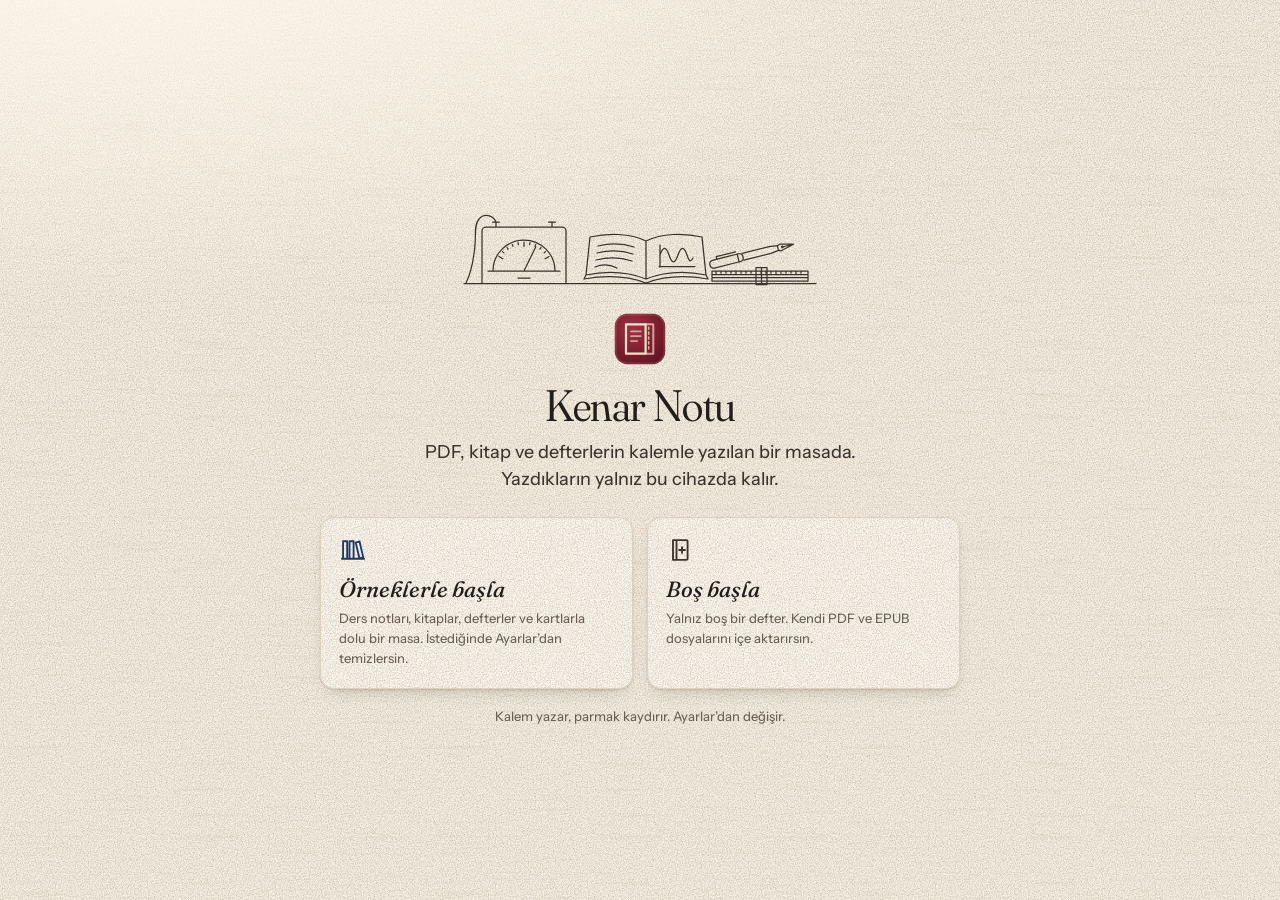
==== index.html @ 4bff98c7 "Yayın: be48e56, sw 4.1.0" ====
<!doctype html>
<meta charset="utf-8">
<title>Kenar Notu</title>
<meta http-equiv="refresh" content="0; url=tasarim/">
<script>location.replace("tasarim/" + location.hash)</script>
<a href="tasarim/">Kenar Notu</a>
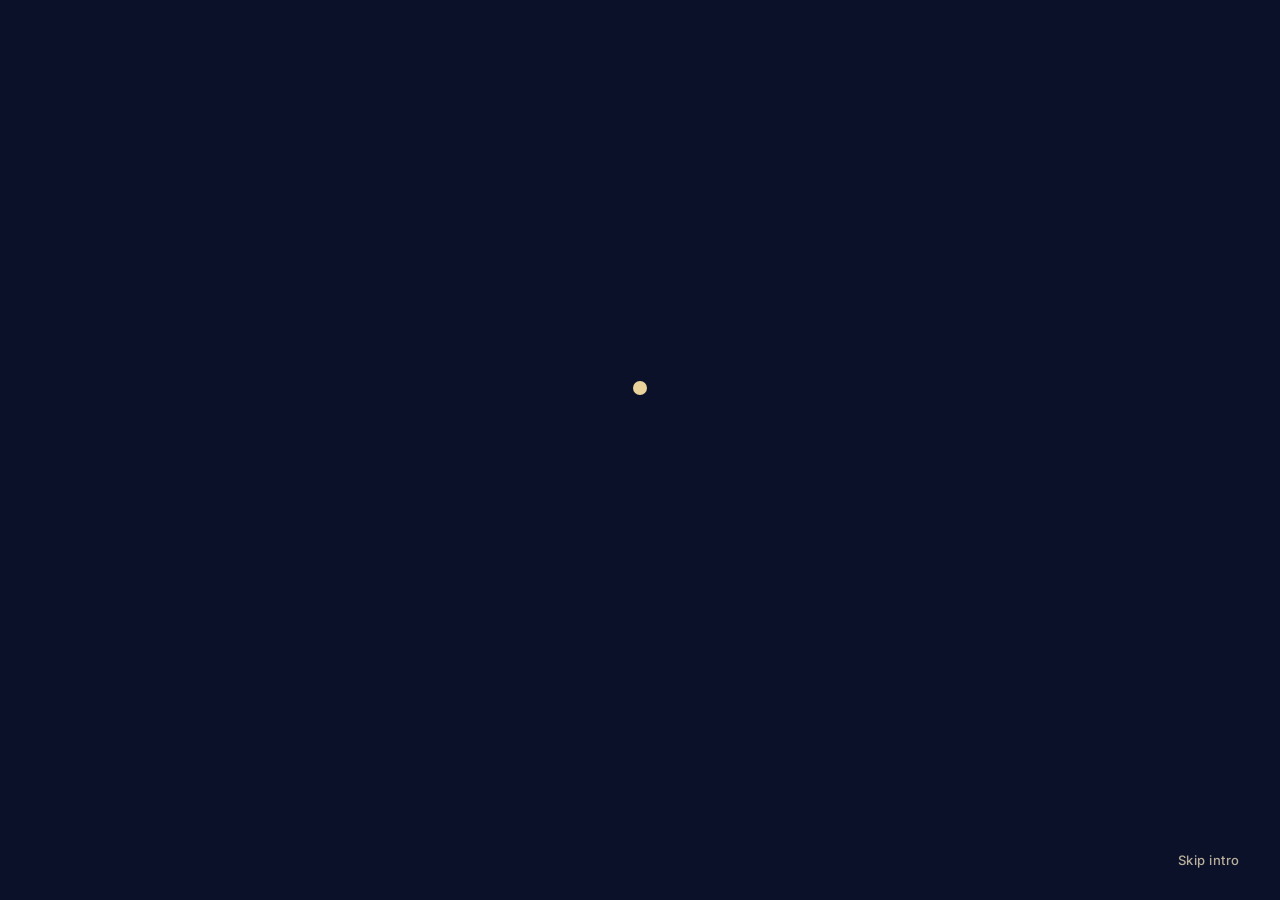
==== commit 0c07b01b: "Yayın: f106971, sw 7.5.0" ====
--- a/index.html
+++ b/index.html
@@ -1,6 +1,6 @@
 <!doctype html>
 <meta charset="utf-8">
-<title>Kenar Notu</title>
+<title>Luxmente</title>
 <meta http-equiv="refresh" content="0; url=tasarim/">
 <script>location.replace("tasarim/" + location.hash)</script>
-<a href="tasarim/">Kenar Notu</a>
+<a href="tasarim/">Luxmente</a>
